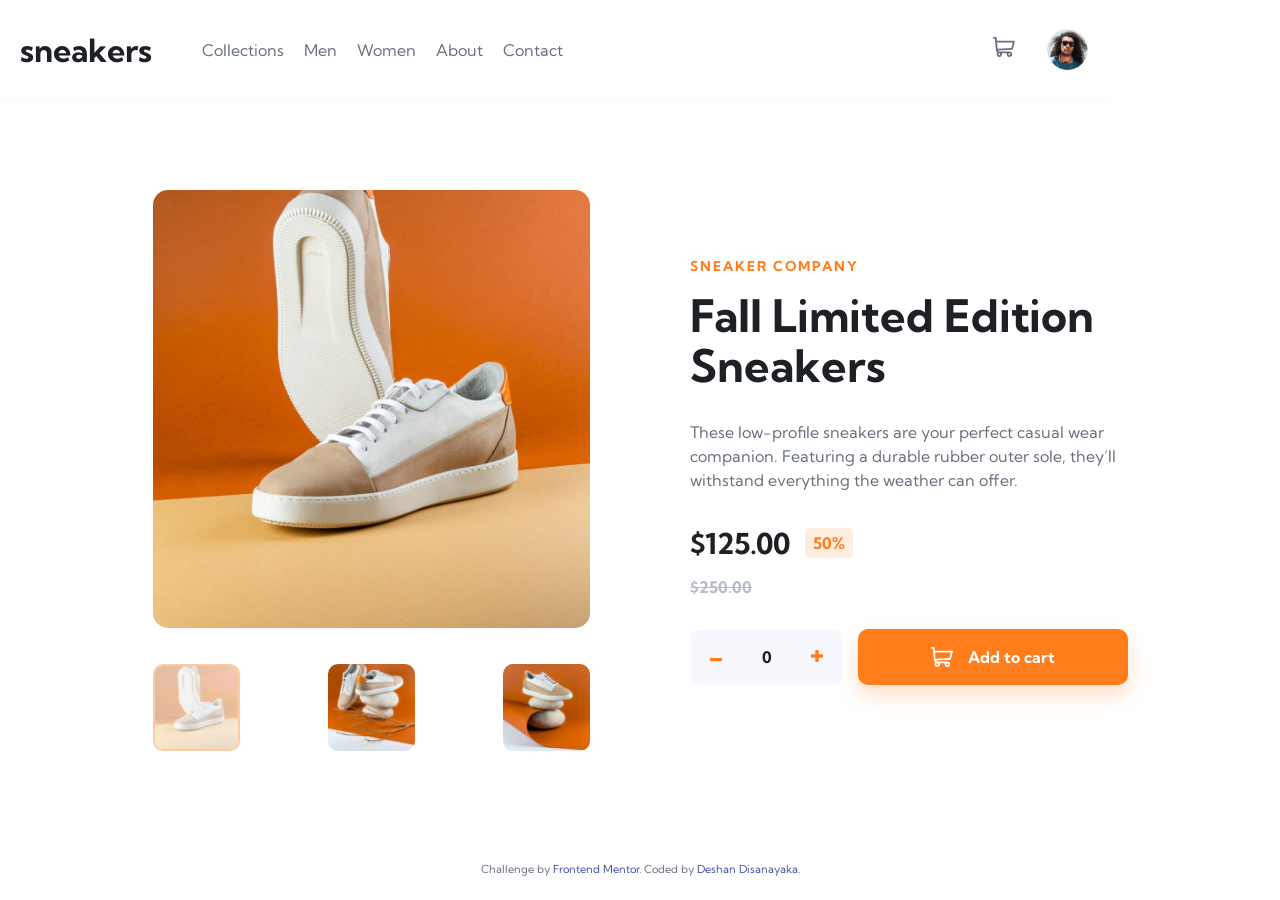
==== index.html @ 0aee0a69 "Fix folder structure" ====
<!DOCTYPE html>
<html lang="en">
<head>
  <meta charset="UTF-8">
  <meta name="viewport" content="width=device-width, initial-scale=1.0">
  
  <link rel="icon" type="image/png" sizes="32x32" href="./images/favicon-32x32.png">
  <title>Frontend Mentor | E-commerce product page</title>
  
  <link rel="stylesheet" href="css/style.css">

  <style>
    .attribution { font-size: 0.6875rem; text-align: center; padding: 20px 0; }
    .attribution a { color: hsl(228, 45%, 44%); }
  </style>
</head>
<body>

  <header class="header">
    <div class="header-left">
      <!-- Mobile Menu Icon -->
      <img src="images/icon-menu.svg" alt="Menu" class="menu-icon">
      <h2 class="logo">sneakers</h2>
      
      <nav class="nav-links">
        <a href="#">Collections</a>
        <a href="#">Men</a>
        <a href="#">Women</a>
        <a href="#">About</a>
        <a href="#">Contact</a>
      </nav>
    </div>

    <div class="header-right">
      <div class="cart-container">
        <img src="images/icon-cart.svg" alt="Cart" class="cart-icon">
        
        <span class="cart-badge" style="display: none;">0</span>
        
        <div class="cart-dropdown" style="display: none;">
          <div class="cart-header">
            <p>Cart</p>
          </div>
          <div class="cart-body">
            <p class="empty-msg">Your cart is empty.</p>
            <div class="cart-items">

            </div>
            <button class="checkout-btn" style="display: none;">Checkout</button>
          </div>
        </div>
      </div>
      <img src="images/image-avatar.png" alt="User Avatar" class="avatar">
    </div>
  </header>

  <main class="main-content">
    
    <section class="gallery">
      <div class="main-image-container">
        
        <button class="slider-btn prev-btn"><img src="images/icon-previous.svg" alt="Previous"></button>
        <img src="images/image-product-1.jpg" alt="Fall Limited Edition Sneakers" class="main-image">
        <button class="slider-btn next-btn"><img src="images/icon-next.svg" alt="Next"></button>
      </div>
      
      <div class="thumbnails">
        <img src="images/image-product-1-thumbnail.jpg" alt="Thumbnail 1" class="thumb active">
        <img src="images/image-product-2-thumbnail.jpg" alt="Thumbnail 2" class="thumb">
        <img src="images/image-product-3-thumbnail.jpg" alt="Thumbnail 3" class="thumb">
      </div>
    </section>

    <!-- Product Info) -->
    <section class="product-info">
      <h4 class="company-name">Sneaker Company</h4>
      <h1 class="product-title">Fall Limited Edition Sneakers</h1>
      <p class="description">
        These low-profile sneakers are your perfect casual wear companion. Featuring a 
        durable rubber outer sole, they’ll withstand everything the weather can offer.
      </p>
      
      <div class="price-section">
        <div class="current-price-wrapper">
          <span class="current-price">$125.00</span>
          <span class="discount">50%</span>
        </div>
        <span class="original-price">$250.00</span>
      </div>

      <!-- Add to Cart -->
      <div class="add-to-cart-section">
        <div class="quantity-selector">
          <button class="qty-btn minus"><img src="images/icon-minus.svg" alt="Minus"></button>
          <span class="quantity">0</span>
          <button class="qty-btn plus"><img src="images/icon-plus.svg" alt="Plus"></button>
        </div>
        
        <button class="add-to-cart-btn">
          <img src="images/icon-cart.svg" alt="Cart Icon" class="btn-cart-icon">
          Add to cart
        </button>
      </div>
    </section>

  </main>

  <footer class="attribution">
    Challenge by <a href="https://www.frontendmentor.io?ref=challenge" target="_blank">Frontend Mentor</a>. 
    Coded by <a href="#">Deshan Disanayaka</a>.
  </footer>

  <script src="js/script.js"></script>
</body>
</html>
---- css/style.css ----
@import url('https://fonts.googleapis.com/css2?family=Kumbh+Sans:wght@400;700&display=swap');

:root {
  --orange: hsl(26, 100%, 55%);
  --pale-orange: hsl(25, 100%, 94%);

  --very-dark-blue: hsl(220, 13%, 13%);
  --dark-grayish-blue: hsl(219, 9%, 45%);
  --grayish-blue: hsl(220, 14%, 75%);
  --light-grayish-blue: hsl(223, 64%, 98%);
  --white: hsl(0, 0%, 100%);
  --black-lightbox: hsla(0, 0%, 0%, 0.75);

  --font-base: 16px;
}

* {
  margin: 0;
  padding: 0;
  box-sizing: border-box;
}

body {
  font-family: 'Kumbh Sans', sans-serif;
  font-size: var(--font-base);
  color: var(--dark-grayish-blue);
  background-color: var(--white);
  line-height: 1.5;
}


a {
  text-decoration: none;
  color: inherit;
}

button {
  cursor: pointer;
  border: none;
  background: none;
  font-family: inherit;
}

.header {
  display: flex;
  justify-content: space-between;
  align-items: center;
  padding: 0 20px;
  max-width: 1110px; 
  height: 100px;
  border-bottom: 1px solid var(--light-grayish-blue);
}

.header-left, .header-right {
  display: flex;
  align-items: center;
  gap: 30px;
}

.logo {
  font-weight: 700;
  font-size: 2rem;
  color: var(--very-dark-blue);
  margin-right: 20px;
  cursor: pointer;
}

.nav-links {
  display: flex;
  gap: 20px;
}

.nav-links a {
  color: var(--dark-grayish-blue);
  position: relative;
  height: 100px;
  display: flex;
  align-items: center;
  transition: color 0.3s ease;
}

.nav-links a:hover {
  color: var(--very-dark-blue);
}

.nav-links a::after {
  content: '';
  position: absolute;
  bottom: -1px;
  left: 0;
  width: 100%;
  height: 4px;
  background-color: var(--orange);
  transform: scaleX(0);
  transition: transform 0.3s ease;
}

.nav-links a:hover::after {
  transform: scaleX(1);
}

.menu-icon {
  display: none;
}

.cart-container {
  cursor: pointer;
}

.avatar {
  width: 45px;
  height: 45px;
  border-radius: 50%;
  cursor: pointer;
  border: 2px solid transparent;
  transition: border-color 0.3s ease;
}

.avatar:hover {
  border-color: var(--orange);
}

/* --- Main Content Layout --- */
.main-content {
  display: flex;
  align-items: center;
  justify-content: space-between;
  max-width: 1015px;
  margin: 90px auto;
  padding: 0 20px;
  gap: 100px;
}

.gallery, .product-info {
  flex: 1;
}

/* --- Gallery --- */
.main-image-container {
  position: relative;
  margin-bottom: 30px;
}

.main-image {
  width: 100%;
  border-radius: 15px;
  cursor: pointer;
}

.slider-btn {
  display: none;
}

.thumbnails {
  display: flex;
  justify-content: space-between;
  gap: 30px;
}

.thumb {
  width: 20%;
  border-radius: 10px;
  cursor: pointer;
  transition: all 0.3s ease;
}

.thumb:hover {
  opacity: 0.5;
}

.thumb.active {
  opacity: 0.4;
  border: 2px solid var(--orange);
}

/* --- Product Info --- */
.product-info {
  padding: 20px 0;
}

.company-name {
  color: var(--orange);
  text-transform: uppercase;
  letter-spacing: 2px;
  font-size: 0.85rem;
  margin-bottom: 15px;
}

.product-title {
  color: var(--very-dark-blue);
  font-size: 2.8rem;
  line-height: 1.1;
  margin-bottom: 30px;
}

.description {
  color: var(--dark-grayish-blue);
  margin-bottom: 30px;
}

.price-section {
  display: flex;
  flex-direction: column;
  gap: 10px;
  margin-bottom: 30px;
}

.current-price-wrapper {
  display: flex;
  align-items: center;
  gap: 15px;
}

.current-price {
  font-size: 1.8rem;
  font-weight: 700;
  color: var(--very-dark-blue);
}

.discount {
  background-color: var(--pale-orange);
  color: var(--orange);
  font-weight: 700;
  padding: 3px 8px;
  border-radius: 5px;
  font-size: 1rem;
}

.original-price {
  color: var(--grayish-blue);
  text-decoration: line-through;
  font-weight: 700;
}

/* --- Add to Cart part --- */
.add-to-cart-section {
  display: flex;
  gap: 15px;
}

.quantity-selector {
  display: flex;
  align-items: center;
  justify-content: space-between;
  background-color: var(--light-grayish-blue);
  padding: 15px;
  border-radius: 10px;
  width: 35%;
}

.qty-btn {
  padding: 5px;
  transition: opacity 0.3s ease;
}

.qty-btn:hover {
  opacity: 0.5;
}

.quantity {
  font-weight: 700;
  color: var(--very-dark-blue);
}

.add-to-cart-btn {
  flex: 1;
  background-color: var(--orange);
  color: var(--white);
  font-weight: 700;
  font-size: 1rem;
  display: flex;
  align-items: center;
  justify-content: center;
  gap: 15px;
  border-radius: 10px;
  padding: 15px;
  box-shadow: 0 10px 20px rgba(255, 125, 26, 0.25); /* තැඹිලි පාට සෙවනැල්ලක් */
  transition: opacity 0.3s ease;
}

.add-to-cart-btn:hover {
  opacity: 0.7;
}

.btn-cart-icon {
  filter: brightness(0) invert(1);
}

/* --- Mobile View) --- */
@media (max-width: 768px) {
  
  .header {
    height: 70px;
    padding: 0 20px;
    border-bottom: none;
  }
  
  .menu-icon {
    display: block; 
    cursor: pointer;
  }
  
  .nav-links {
    display: none;
  }

  .main-content {
    flex-direction: column;
    margin: 0;
    padding: 0;
    gap: 0;
  }

  .gallery {
    width: 100%;
  }

  .main-image {
    border-radius: 0; 
  }

  .slider-btn {
    display: flex;
    position: absolute;
    top: 50%;
    transform: translateY(-50%);
    background-color: var(--white);
    width: 40px;
    height: 40px;
    border-radius: 50%;
    align-items: center;
    justify-content: center;
    box-shadow: 0 4px 10px rgba(0,0,0,0.1);
  }

  .prev-btn {
    left: 15px;
  }

  .next-btn {
    right: 15px;
  }

  .thumbnails {
    display: none; 
  }

  .product-info {
    padding: 20px;
  }

  .product-title {
    font-size: 1.8rem;
  }

  .price-section {
    flex-direction: row;
    justify-content: space-between;
    align-items: center;
  }

  .add-to-cart-section {
    flex-direction: column;
  }

  .quantity-selector {
    width: 100%;
    margin-bottom: 15px;
  }

  .add-to-cart-btn {
    width: 100%;
  }

  .nav-links.active {
    display: flex;
    flex-direction: column;
    position: absolute;
    top: 70px;
    left: 0;
    background-color: var(--white);
    width: 100%;
    padding: 20px;
    box-shadow: 0 10px 20px rgba(0,0,0,0.1);
    z-index: 100;
  }
  
  .nav-links.active a {
    height: auto;
    padding: 15px 0;
    font-weight: 700;
    color: var(--very-dark-blue);
  }
}

/* --- create Cart Dropdown and Badge --- */
.cart-badge {
  position: absolute;
  top: 25px;
  right: 80px;
  background-color: var(--orange);
  color: var(--white);
  font-size: 0.6rem;
  font-weight: 700;
  padding: 2px 6px;
  border-radius: 10px;
}

.cart-dropdown {
  position: absolute;
  top: 80px;
  right: 50px;
  width: 360px;
  background-color: var(--white);
  border-radius: 10px;
  box-shadow: 0 10px 25px rgba(0,0,0,0.2);
  z-index: 200;
}

.cart-header {
  padding: 20px;
  border-bottom: 1px solid var(--light-grayish-blue);
  font-weight: 700;
  color: var(--very-dark-blue);
}

.cart-body {
  padding: 20px;
  min-height: 160px;
  display: flex;
  flex-direction: column;
  justify-content: center;
}

.empty-msg {
  text-align: center;
  font-weight: 700;
  color: var(--dark-grayish-blue);
}

.checkout-btn {
  background-color: var(--orange);
  color: var(--white);
  width: 100%;
  padding: 15px;
  border-radius: 10px;
  font-weight: 700;
  margin-top: 20px;
}

.cart-item {
  display: flex;
  align-items: center;
  justify-content: space-between;
  color: var(--dark-grayish-blue);
}

.cart-item img.product-img {
  width: 50px;
  border-radius: 5px;
}

.cart-item-details p {
  margin-bottom: 5px;
}

.cart-item-details b {
  color: var(--very-dark-blue);
}

.delete-btn {
  cursor: pointer;
}

@media (max-width: 768px) {
  .cart-dropdown {
    width: 95%;
    left: 50%;
    transform: translateX(-50%);
    top: 80px;
  }
}
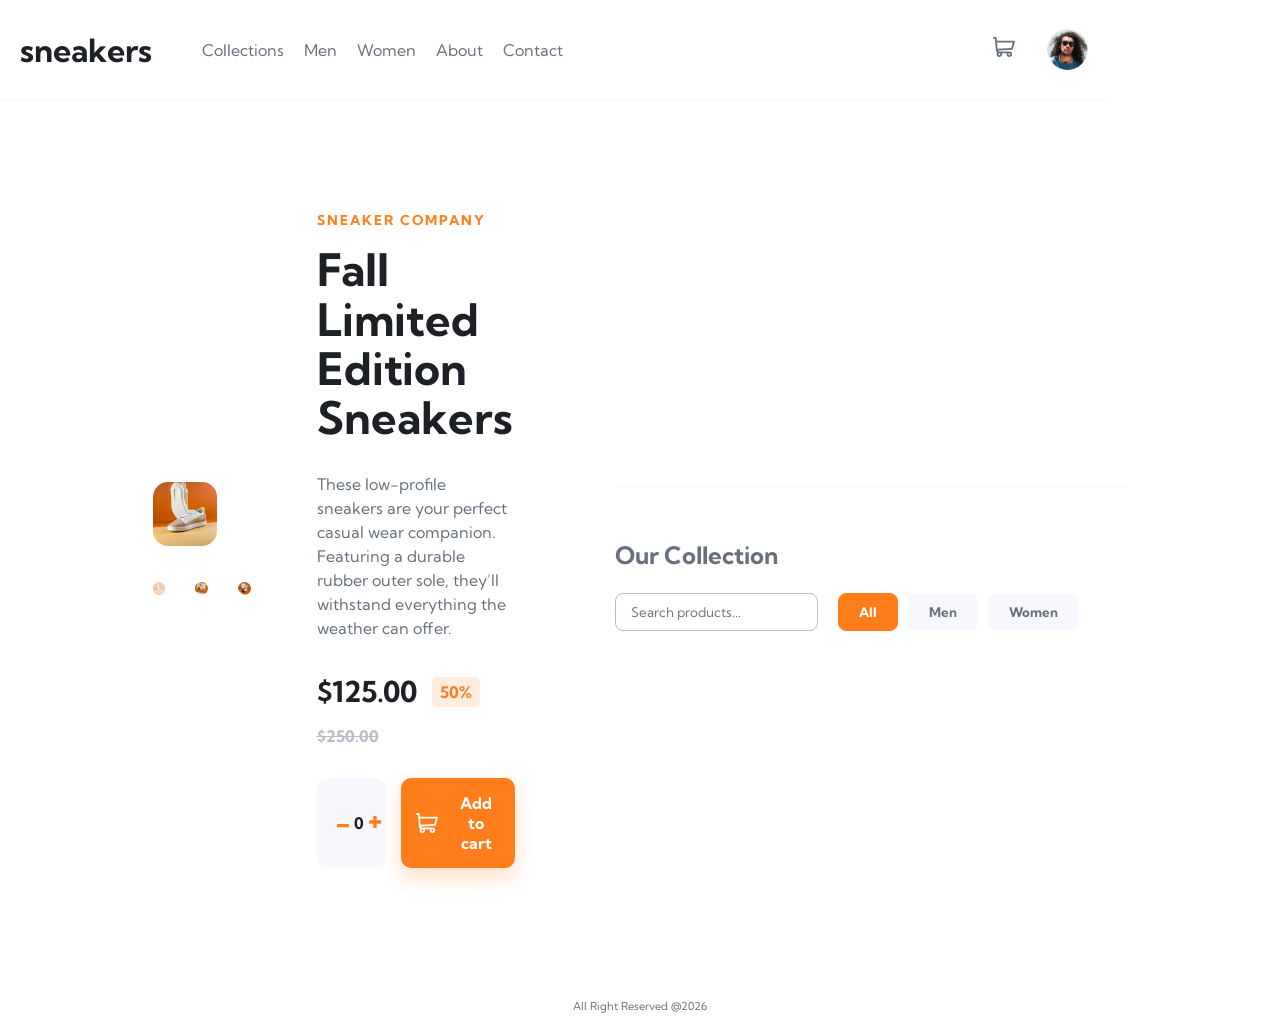
==== commit f1f9e910: "Add product catalog selection HTML and CSS" ====
--- a/index.html
+++ b/index.html
@@ -103,11 +103,27 @@
       </div>
     </section>
 
+    <!-- Product Catalog Section -->
+    <section class="product-catalog" id="catalog">
+      <div class="catalog-header">
+        <h2>Our Collection</h2>
+        <div class="search-filter-wrapper">
+          <input type="text" id="search-input" placeholder="Search products...">
+          <div class="filter-buttons">
+            <button class="filter-btn active" data-filter="all">All</button>
+            <button class="filter-btn" data-filter="men">Men</button>
+            <button class="filter-btn" data-filter="women">Women</button>
+          </div>
+        </div>
+      </div>
+      
+      <div class="product-grid" id="product-grid"></div>
+    </section>
+
   </main>
 
   <footer class="attribution">
-    Challenge by <a href="https://www.frontendmentor.io?ref=challenge" target="_blank">Frontend Mentor</a>. 
-    Coded by <a href="#">Deshan Disanayaka</a>.
+    <p>All Right Reserved @2026</p>
   </footer>
 
   <script src="js/script.js"></script>
--- a/css/style.css
+++ b/css/style.css
@@ -275,7 +275,7 @@
   gap: 15px;
   border-radius: 10px;
   padding: 15px;
-  box-shadow: 0 10px 20px rgba(255, 125, 26, 0.25); /* තැඹිලි පාට සෙවනැල්ලක් */
+  box-shadow: 0 10px 20px rgba(255, 125, 26, 0.25);
   transition: opacity 0.3s ease;
 }
 
@@ -480,4 +480,115 @@
     transform: translateX(-50%);
     top: 80px;
   }
+}
+
+/* --- Product Catalog Styles --- */
+.product-catalog {
+  margin-top: 80px;
+  padding-top: 50px;
+  border-top: 1px solid var(--light-grayish-blue);
+}
+
+.catalog-header {
+  display: flex;
+  justify-content: space-between;
+  align-items: center;
+  margin-bottom: 40px;
+  flex-wrap: wrap;
+  gap: 20px;
+}
+
+.search-filter-wrapper {
+  display: flex;
+  gap: 20px;
+  flex-wrap: wrap;
+}
+
+#search-input {
+  padding: 10px 15px;
+  border: 1px solid var(--grayish-blue);
+  border-radius: 8px;
+  outline: none;
+  font-family: inherit;
+}
+
+#search-input:focus {
+  border-color: var(--orange);
+}
+
+.filter-buttons {
+  display: flex;
+  gap: 10px;
+}
+
+.filter-btn {
+  padding: 10px 20px;
+  border: 1px solid var(--light-grayish-blue);
+  background-color: var(--light-grayish-blue);
+  border-radius: 8px;
+  font-weight: 700;
+  color: var(--dark-grayish-blue);
+  transition: all 0.3s ease;
+}
+
+.filter-btn:hover, .filter-btn.active {
+  background-color: var(--orange);
+  color: var(--white);
+  border-color: var(--orange);
+}
+
+.product-grid {
+  display: grid;
+  grid-template-columns: repeat(auto-fill, minmax(250px, 1fr));
+  gap: 30px;
+}
+
+.product-card {
+  border-radius: 15px;
+  overflow: hidden;
+  box-shadow: 0 5px 15px rgba(0,0,0,0.05);
+  transition: transform 0.3s ease;
+  background-color: var(--white);
+}
+
+.product-card:hover {
+  transform: translateY(-5px);
+}
+
+.product-card img {
+  width: 100%;
+  height: 250px;
+  object-fit: cover;
+}
+
+.product-card-info {
+  padding: 20px;
+}
+
+.product-card-title {
+  font-weight: 700;
+  color: var(--very-dark-blue);
+  margin-bottom: 10px;
+  font-size: 1.1rem;
+}
+
+.product-card-price {
+  color: var(--orange);
+  font-weight: 700;
+  font-size: 1.2rem;
+  margin-bottom: 15px;
+}
+
+.add-to-cart-small {
+  width: 100%;
+  padding: 10px;
+  background-color: var(--very-dark-blue);
+  color: var(--white);
+  border-radius: 8px;
+  font-weight: 700;
+  transition: background-color 0.3s ease;
+}
+
+.add-to-cart-small:hover {
+  background-color: var(--orange);
 }
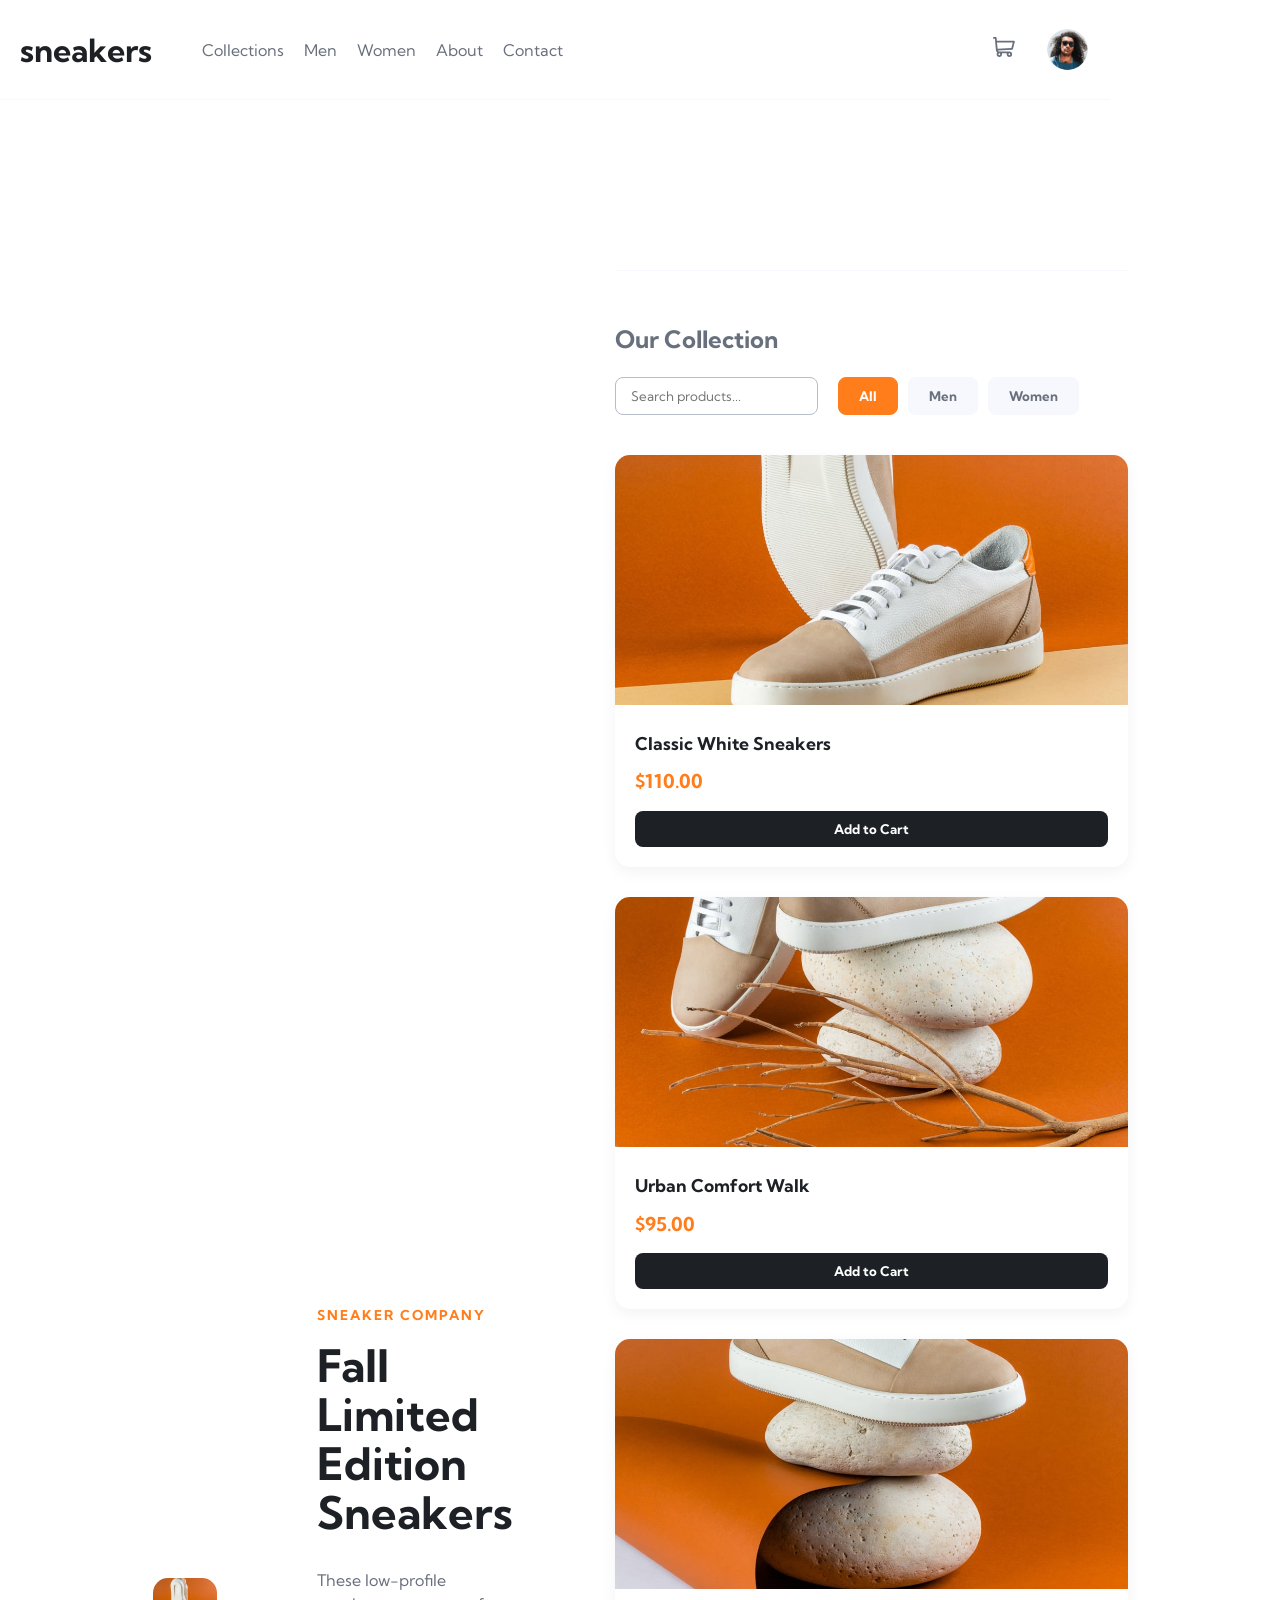
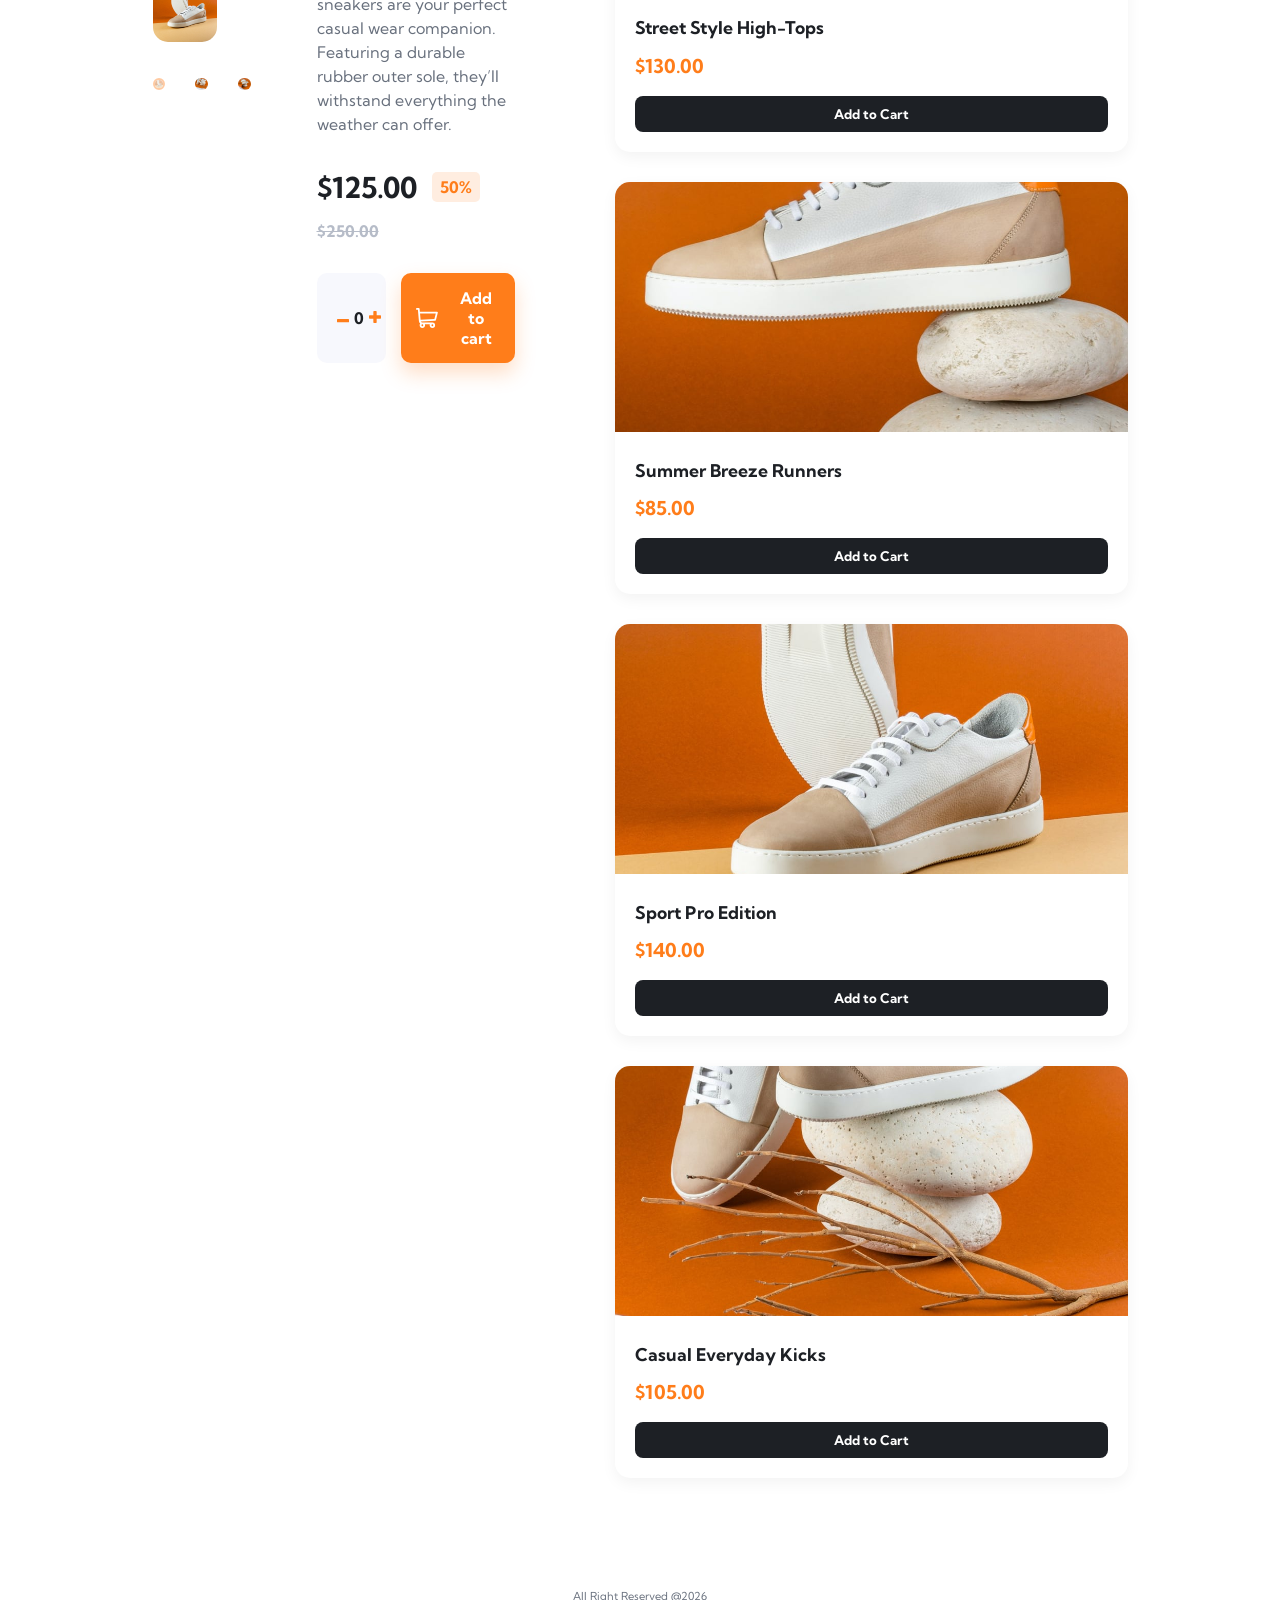
==== commit 72006926: "Make navbar links functional with catalog filters" ====
--- a/index.html
+++ b/index.html
@@ -23,9 +23,9 @@
       <h2 class="logo">sneakers</h2>
       
       <nav class="nav-links">
-        <a href="#">Collections</a>
-        <a href="#">Men</a>
-        <a href="#">Women</a>
+        <a href="#catalog" id="nav-collections">Collections</a>
+        <a href="#catalog" id="nav-men">Men</a>
+        <a href="#catalog" id="nav-women">Women</a>
         <a href="#">About</a>
         <a href="#">Contact</a>
       </nav>
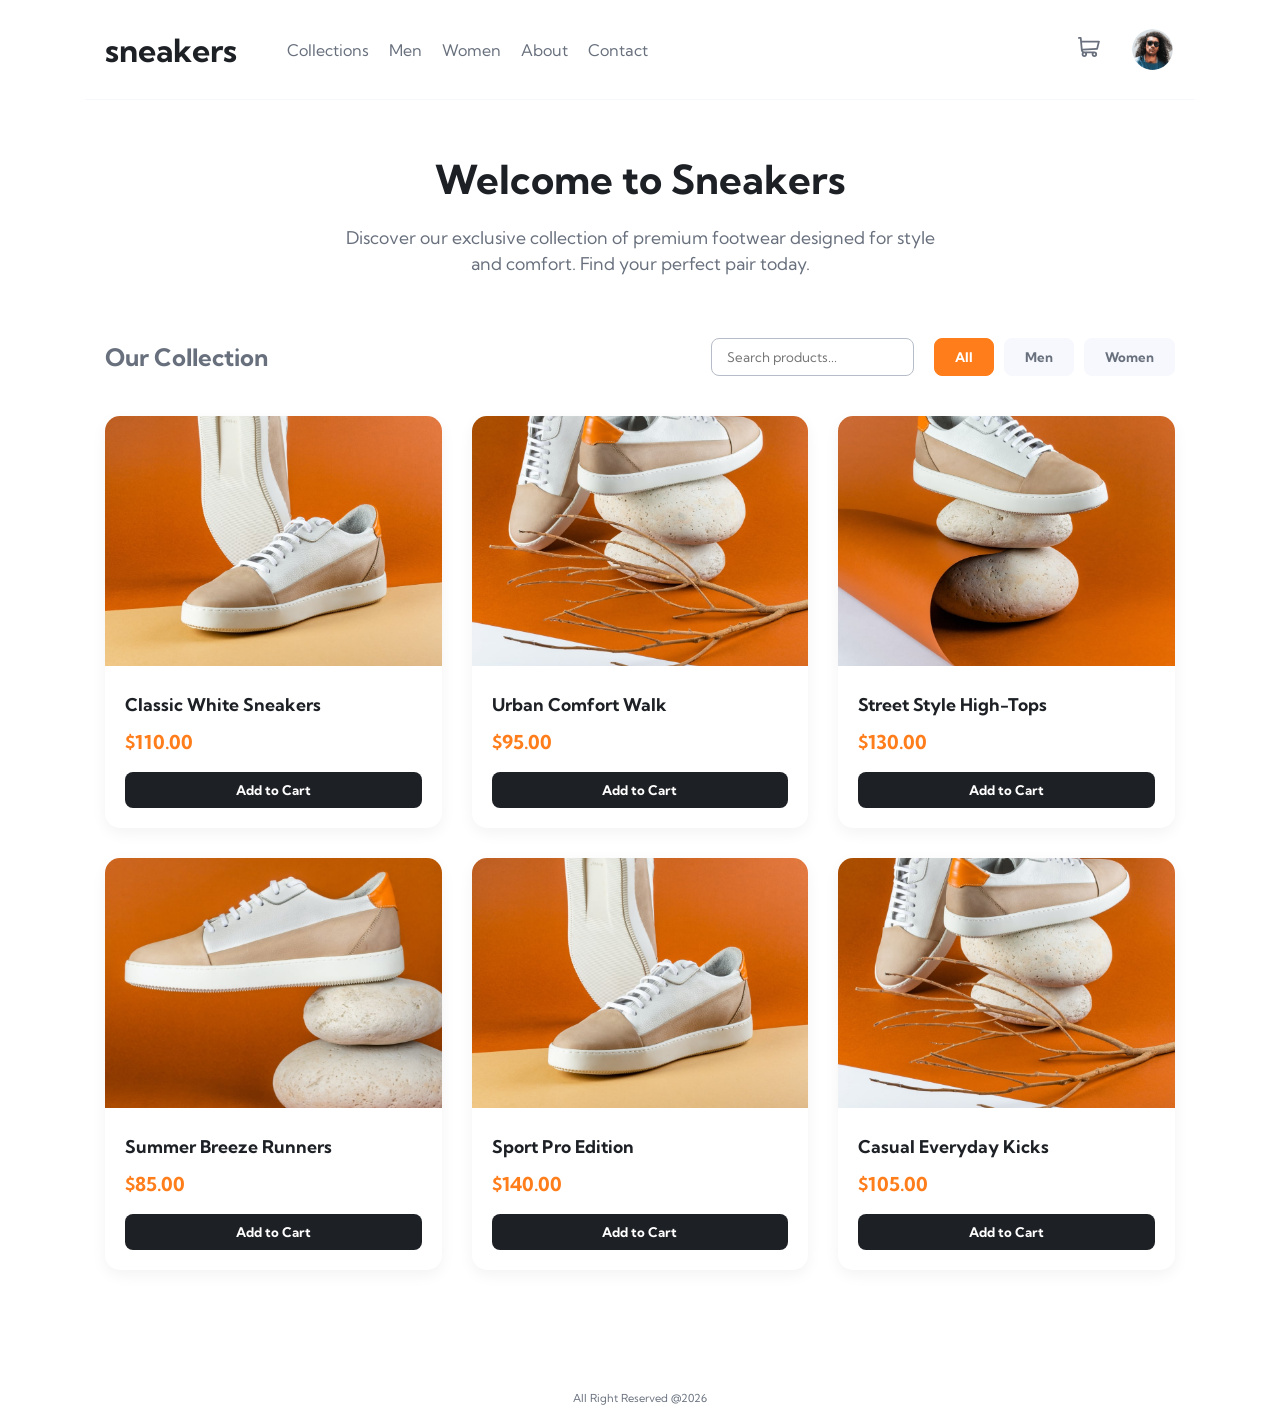
==== commit 938601f9: "Clean up unused CSS and finalize E-commerce store layout" ====
--- a/index.html
+++ b/index.html
@@ -5,7 +5,7 @@
   <meta name="viewport" content="width=device-width, initial-scale=1.0">
   
   <link rel="icon" type="image/png" sizes="32x32" href="./images/favicon-32x32.png">
-  <title>Frontend Mentor | E-commerce product page</title>
+  <title>E-commerce product page</title>
   
   <link rel="stylesheet" href="css/style.css">
 
@@ -54,53 +54,11 @@
     </div>
   </header>
 
-  <main class="main-content">
+  <main class="main-content-new">
     
-    <section class="gallery">
-      <div class="main-image-container">
-        
-        <button class="slider-btn prev-btn"><img src="images/icon-previous.svg" alt="Previous"></button>
-        <img src="images/image-product-1.jpg" alt="Fall Limited Edition Sneakers" class="main-image">
-        <button class="slider-btn next-btn"><img src="images/icon-next.svg" alt="Next"></button>
-      </div>
-      
-      <div class="thumbnails">
-        <img src="images/image-product-1-thumbnail.jpg" alt="Thumbnail 1" class="thumb active">
-        <img src="images/image-product-2-thumbnail.jpg" alt="Thumbnail 2" class="thumb">
-        <img src="images/image-product-3-thumbnail.jpg" alt="Thumbnail 3" class="thumb">
-      </div>
-    </section>
-
-    <!-- Product Info) -->
-    <section class="product-info">
-      <h4 class="company-name">Sneaker Company</h4>
-      <h1 class="product-title">Fall Limited Edition Sneakers</h1>
-      <p class="description">
-        These low-profile sneakers are your perfect casual wear companion. Featuring a 
-        durable rubber outer sole, they’ll withstand everything the weather can offer.
-      </p>
-      
-      <div class="price-section">
-        <div class="current-price-wrapper">
-          <span class="current-price">$125.00</span>
-          <span class="discount">50%</span>
-        </div>
-        <span class="original-price">$250.00</span>
-      </div>
-
-      <!-- Add to Cart -->
-      <div class="add-to-cart-section">
-        <div class="quantity-selector">
-          <button class="qty-btn minus"><img src="images/icon-minus.svg" alt="Minus"></button>
-          <span class="quantity">0</span>
-          <button class="qty-btn plus"><img src="images/icon-plus.svg" alt="Plus"></button>
-        </div>
-        
-        <button class="add-to-cart-btn">
-          <img src="images/icon-cart.svg" alt="Cart Icon" class="btn-cart-icon">
-          Add to cart
-        </button>
-      </div>
+    <section class="intro-section">
+      <h1>Welcome to Sneakers</h1>
+      <p>Discover our exclusive collection of premium footwear designed for style and comfort. Find your perfect pair today.</p>
     </section>
 
     <!-- Product Catalog Section -->
--- a/css/style.css
+++ b/css/style.css
@@ -1,17 +1,13 @@
-
 @import url('https://fonts.googleapis.com/css2?family=Kumbh+Sans:wght@400;700&display=swap');
 
 :root {
   --orange: hsl(26, 100%, 55%);
   --pale-orange: hsl(25, 100%, 94%);
-
   --very-dark-blue: hsl(220, 13%, 13%);
   --dark-grayish-blue: hsl(219, 9%, 45%);
   --grayish-blue: hsl(220, 14%, 75%);
   --light-grayish-blue: hsl(223, 64%, 98%);
   --white: hsl(0, 0%, 100%);
-  --black-lightbox: hsla(0, 0%, 0%, 0.75);
-
   --font-base: 16px;
 }
 
@@ -28,7 +24,6 @@
   background-color: var(--white);
   line-height: 1.5;
 }
-
 
 a {
   text-decoration: none;
@@ -42,6 +37,7 @@
   font-family: inherit;
 }
 
+/* --- Header & Navigation --- */
 .header {
   display: flex;
   justify-content: space-between;
@@ -49,6 +45,7 @@
   padding: 0 20px;
   max-width: 1110px; 
   height: 100px;
+  margin: 0 auto;
   border-bottom: 1px solid var(--light-grayish-blue);
 }
 
@@ -104,8 +101,10 @@
   display: none;
 }
 
+/* --- Cart & Avatar --- */
 .cart-container {
   cursor: pointer;
+  position: relative;
 }
 
 .avatar {
@@ -121,175 +120,204 @@
   border-color: var(--orange);
 }
 
-/* --- Main Content Layout --- */
-.main-content {
-  display: flex;
-  align-items: center;
-  justify-content: space-between;
-  max-width: 1015px;
-  margin: 90px auto;
-  padding: 0 20px;
-  gap: 100px;
-}
-
-.gallery, .product-info {
-  flex: 1;
-}
-
-/* --- Gallery --- */
-.main-image-container {
-  position: relative;
-  margin-bottom: 30px;
-}
-
-.main-image {
+.cart-badge {
+  position: absolute;
+  top: -5px;
+  right: -8px;
+  background-color: var(--orange);
+  color: var(--white);
+  font-size: 0.6rem;
+  font-weight: 700;
+  padding: 2px 6px;
+  border-radius: 10px;
+}
+
+.cart-dropdown {
+  position: absolute;
+  top: 50px;
+  right: -50px;
+  width: 360px;
+  background-color: var(--white);
+  border-radius: 10px;
+  box-shadow: 0 10px 25px rgba(0,0,0,0.2);
+  z-index: 200;
+}
+
+.cart-header {
+  padding: 20px;
+  border-bottom: 1px solid var(--light-grayish-blue);
+  font-weight: 700;
+  color: var(--very-dark-blue);
+}
+
+.cart-body {
+  padding: 20px;
+  min-height: 160px;
+  display: flex;
+  flex-direction: column;
+  justify-content: center;
+}
+
+.empty-msg {
+  text-align: center;
+  font-weight: 700;
+  color: var(--dark-grayish-blue);
+}
+
+.checkout-btn {
+  background-color: var(--orange);
+  color: var(--white);
   width: 100%;
-  border-radius: 15px;
-  cursor: pointer;
-}
-
-.slider-btn {
-  display: none;
-}
-
-.thumbnails {
-  display: flex;
-  justify-content: space-between;
-  gap: 30px;
-}
-
-.thumb {
-  width: 20%;
-  border-radius: 10px;
-  cursor: pointer;
-  transition: all 0.3s ease;
-}
-
-.thumb:hover {
-  opacity: 0.5;
-}
-
-.thumb.active {
-  opacity: 0.4;
-  border: 2px solid var(--orange);
-}
-
-/* --- Product Info --- */
-.product-info {
-  padding: 20px 0;
-}
-
-.company-name {
-  color: var(--orange);
-  text-transform: uppercase;
-  letter-spacing: 2px;
-  font-size: 0.85rem;
-  margin-bottom: 15px;
-}
-
-.product-title {
-  color: var(--very-dark-blue);
-  font-size: 2.8rem;
-  line-height: 1.1;
-  margin-bottom: 30px;
-}
-
-.description {
-  color: var(--dark-grayish-blue);
-  margin-bottom: 30px;
-}
-
-.price-section {
-  display: flex;
-  flex-direction: column;
-  gap: 10px;
-  margin-bottom: 30px;
-}
-
-.current-price-wrapper {
-  display: flex;
-  align-items: center;
-  gap: 15px;
-}
-
-.current-price {
-  font-size: 1.8rem;
-  font-weight: 700;
-  color: var(--very-dark-blue);
-}
-
-.discount {
-  background-color: var(--pale-orange);
-  color: var(--orange);
-  font-weight: 700;
-  padding: 3px 8px;
-  border-radius: 5px;
-  font-size: 1rem;
-}
-
-.original-price {
-  color: var(--grayish-blue);
-  text-decoration: line-through;
-  font-weight: 700;
-}
-
-/* --- Add to Cart part --- */
-.add-to-cart-section {
-  display: flex;
-  gap: 15px;
-}
-
-.quantity-selector {
-  display: flex;
-  align-items: center;
-  justify-content: space-between;
-  background-color: var(--light-grayish-blue);
   padding: 15px;
   border-radius: 10px;
-  width: 35%;
-}
-
-.qty-btn {
-  padding: 5px;
-  transition: opacity 0.3s ease;
-}
-
-.qty-btn:hover {
-  opacity: 0.5;
-}
-
-.quantity {
-  font-weight: 700;
-  color: var(--very-dark-blue);
-}
-
-.add-to-cart-btn {
-  flex: 1;
+  font-weight: 700;
+  margin-top: 20px;
+}
+
+.cart-item {
+  display: flex;
+  align-items: center;
+  justify-content: space-between;
+  color: var(--dark-grayish-blue);
+}
+
+/* --- Main Layout & Intro --- */
+.main-content-new {
+  max-width: 1110px;
+  margin: 50px auto 100px;
+  padding: 0 20px;
+}
+
+.intro-section {
+  text-align: center;
+  margin-bottom: 60px;
+}
+
+.intro-section h1 {
+  font-size: 2.5rem;
+  color: var(--very-dark-blue);
+  margin-bottom: 15px;
+}
+
+.intro-section p {
+  color: var(--dark-grayish-blue);
+  max-width: 600px;
+  margin: 0 auto;
+  font-size: 1.1rem;
+}
+
+/* --- Product Catalog --- */
+.product-catalog {
+  margin-top: 0;
+  padding-top: 0;
+}
+
+.catalog-header {
+  display: flex;
+  justify-content: space-between;
+  align-items: center;
+  margin-bottom: 40px;
+  flex-wrap: wrap;
+  gap: 20px;
+}
+
+.search-filter-wrapper {
+  display: flex;
+  gap: 20px;
+  flex-wrap: wrap;
+}
+
+#search-input {
+  padding: 10px 15px;
+  border: 1px solid var(--grayish-blue);
+  border-radius: 8px;
+  outline: none;
+  font-family: inherit;
+}
+
+#search-input:focus {
+  border-color: var(--orange);
+}
+
+.filter-buttons {
+  display: flex;
+  gap: 10px;
+}
+
+.filter-btn {
+  padding: 10px 20px;
+  border: 1px solid var(--light-grayish-blue);
+  background-color: var(--light-grayish-blue);
+  border-radius: 8px;
+  font-weight: 700;
+  color: var(--dark-grayish-blue);
+  transition: all 0.3s ease;
+}
+
+.filter-btn:hover, .filter-btn.active {
   background-color: var(--orange);
   color: var(--white);
-  font-weight: 700;
-  font-size: 1rem;
-  display: flex;
-  align-items: center;
-  justify-content: center;
-  gap: 15px;
-  border-radius: 10px;
-  padding: 15px;
-  box-shadow: 0 10px 20px rgba(255, 125, 26, 0.25);
-  transition: opacity 0.3s ease;
-}
-
-.add-to-cart-btn:hover {
-  opacity: 0.7;
-}
-
-.btn-cart-icon {
-  filter: brightness(0) invert(1);
-}
-
-/* --- Mobile View) --- */
+  border-color: var(--orange);
+}
+
+.product-grid {
+  display: grid;
+  grid-template-columns: repeat(auto-fill, minmax(250px, 1fr));
+  gap: 30px;
+}
+
+.product-card {
+  border-radius: 15px;
+  overflow: hidden;
+  box-shadow: 0 5px 15px rgba(0,0,0,0.05);
+  transition: transform 0.3s ease;
+  background-color: var(--white);
+}
+
+.product-card:hover {
+  transform: translateY(-5px);
+}
+
+.product-card img {
+  width: 100%;
+  height: 250px;
+  object-fit: cover;
+}
+
+.product-card-info {
+  padding: 20px;
+}
+
+.product-card-title {
+  font-weight: 700;
+  color: var(--very-dark-blue);
+  margin-bottom: 10px;
+  font-size: 1.1rem;
+}
+
+.product-card-price {
+  color: var(--orange);
+  font-weight: 700;
+  font-size: 1.2rem;
+  margin-bottom: 15px;
+}
+
+.add-to-cart-small {
+  width: 100%;
+  padding: 10px;
+  background-color: var(--very-dark-blue);
+  color: var(--white);
+  border-radius: 8px;
+  font-weight: 700;
+  transition: background-color 0.3s ease;
+}
+
+.add-to-cart-small:hover {
+  background-color: var(--orange);
+}
+
+/* --- Mobile View --- */
 @media (max-width: 768px) {
-  
   .header {
     height: 70px;
     padding: 0 20px;
@@ -303,74 +331,6 @@
   
   .nav-links {
     display: none;
-  }
-
-  .main-content {
-    flex-direction: column;
-    margin: 0;
-    padding: 0;
-    gap: 0;
-  }
-
-  .gallery {
-    width: 100%;
-  }
-
-  .main-image {
-    border-radius: 0; 
-  }
-
-  .slider-btn {
-    display: flex;
-    position: absolute;
-    top: 50%;
-    transform: translateY(-50%);
-    background-color: var(--white);
-    width: 40px;
-    height: 40px;
-    border-radius: 50%;
-    align-items: center;
-    justify-content: center;
-    box-shadow: 0 4px 10px rgba(0,0,0,0.1);
-  }
-
-  .prev-btn {
-    left: 15px;
-  }
-
-  .next-btn {
-    right: 15px;
-  }
-
-  .thumbnails {
-    display: none; 
-  }
-
-  .product-info {
-    padding: 20px;
-  }
-
-  .product-title {
-    font-size: 1.8rem;
-  }
-
-  .price-section {
-    flex-direction: row;
-    justify-content: space-between;
-    align-items: center;
-  }
-
-  .add-to-cart-section {
-    flex-direction: column;
-  }
-
-  .quantity-selector {
-    width: 100%;
-    margin-bottom: 15px;
-  }
-
-  .add-to-cart-btn {
-    width: 100%;
   }
 
   .nav-links.active {
@@ -392,203 +352,11 @@
     font-weight: 700;
     color: var(--very-dark-blue);
   }
-}
-
-/* --- create Cart Dropdown and Badge --- */
-.cart-badge {
-  position: absolute;
-  top: 25px;
-  right: 80px;
-  background-color: var(--orange);
-  color: var(--white);
-  font-size: 0.6rem;
-  font-weight: 700;
-  padding: 2px 6px;
-  border-radius: 10px;
-}
-
-.cart-dropdown {
-  position: absolute;
-  top: 80px;
-  right: 50px;
-  width: 360px;
-  background-color: var(--white);
-  border-radius: 10px;
-  box-shadow: 0 10px 25px rgba(0,0,0,0.2);
-  z-index: 200;
-}
-
-.cart-header {
-  padding: 20px;
-  border-bottom: 1px solid var(--light-grayish-blue);
-  font-weight: 700;
-  color: var(--very-dark-blue);
-}
-
-.cart-body {
-  padding: 20px;
-  min-height: 160px;
-  display: flex;
-  flex-direction: column;
-  justify-content: center;
-}
-
-.empty-msg {
-  text-align: center;
-  font-weight: 700;
-  color: var(--dark-grayish-blue);
-}
-
-.checkout-btn {
-  background-color: var(--orange);
-  color: var(--white);
-  width: 100%;
-  padding: 15px;
-  border-radius: 10px;
-  font-weight: 700;
-  margin-top: 20px;
-}
-
-.cart-item {
-  display: flex;
-  align-items: center;
-  justify-content: space-between;
-  color: var(--dark-grayish-blue);
-}
-
-.cart-item img.product-img {
-  width: 50px;
-  border-radius: 5px;
-}
-
-.cart-item-details p {
-  margin-bottom: 5px;
-}
-
-.cart-item-details b {
-  color: var(--very-dark-blue);
-}
-
-.delete-btn {
-  cursor: pointer;
-}
-
-@media (max-width: 768px) {
+
   .cart-dropdown {
     width: 95%;
     left: 50%;
     transform: translateX(-50%);
     top: 80px;
   }
-}
-
-/* --- Product Catalog Styles --- */
-.product-catalog {
-  margin-top: 80px;
-  padding-top: 50px;
-  border-top: 1px solid var(--light-grayish-blue);
-}
-
-.catalog-header {
-  display: flex;
-  justify-content: space-between;
-  align-items: center;
-  margin-bottom: 40px;
-  flex-wrap: wrap;
-  gap: 20px;
-}
-
-.search-filter-wrapper {
-  display: flex;
-  gap: 20px;
-  flex-wrap: wrap;
-}
-
-#search-input {
-  padding: 10px 15px;
-  border: 1px solid var(--grayish-blue);
-  border-radius: 8px;
-  outline: none;
-  font-family: inherit;
-}
-
-#search-input:focus {
-  border-color: var(--orange);
-}
-
-.filter-buttons {
-  display: flex;
-  gap: 10px;
-}
-
-.filter-btn {
-  padding: 10px 20px;
-  border: 1px solid var(--light-grayish-blue);
-  background-color: var(--light-grayish-blue);
-  border-radius: 8px;
-  font-weight: 700;
-  color: var(--dark-grayish-blue);
-  transition: all 0.3s ease;
-}
-
-.filter-btn:hover, .filter-btn.active {
-  background-color: var(--orange);
-  color: var(--white);
-  border-color: var(--orange);
-}
-
-.product-grid {
-  display: grid;
-  grid-template-columns: repeat(auto-fill, minmax(250px, 1fr));
-  gap: 30px;
-}
-
-.product-card {
-  border-radius: 15px;
-  overflow: hidden;
-  box-shadow: 0 5px 15px rgba(0,0,0,0.05);
-  transition: transform 0.3s ease;
-  background-color: var(--white);
-}
-
-.product-card:hover {
-  transform: translateY(-5px);
-}
-
-.product-card img {
-  width: 100%;
-  height: 250px;
-  object-fit: cover;
-}
-
-.product-card-info {
-  padding: 20px;
-}
-
-.product-card-title {
-  font-weight: 700;
-  color: var(--very-dark-blue);
-  margin-bottom: 10px;
-  font-size: 1.1rem;
-}
-
-.product-card-price {
-  color: var(--orange);
-  font-weight: 700;
-  font-size: 1.2rem;
-  margin-bottom: 15px;
-}
-
-.add-to-cart-small {
-  width: 100%;
-  padding: 10px;
-  background-color: var(--very-dark-blue);
-  color: var(--white);
-  border-radius: 8px;
-  font-weight: 700;
-  transition: background-color 0.3s ease;
-}
-
-.add-to-cart-small:hover {
-  background-color: var(--orange);
 }
